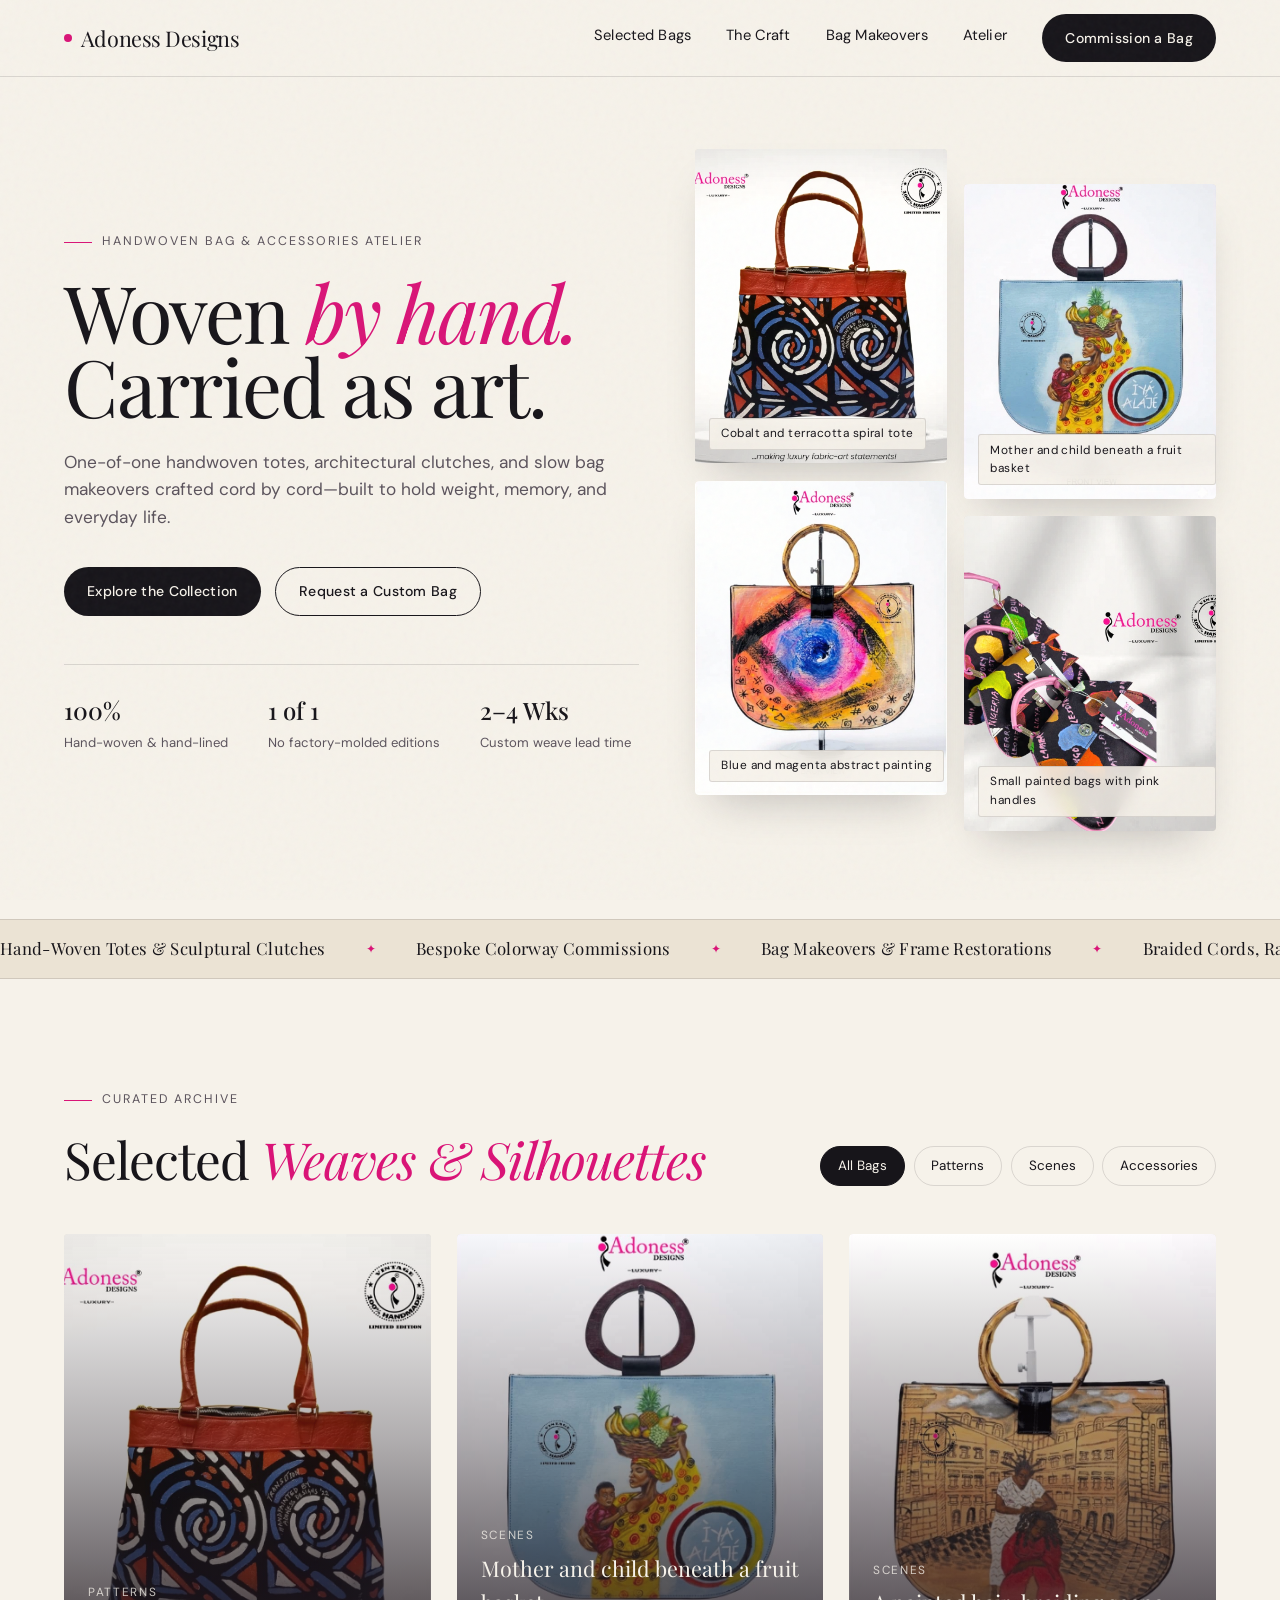
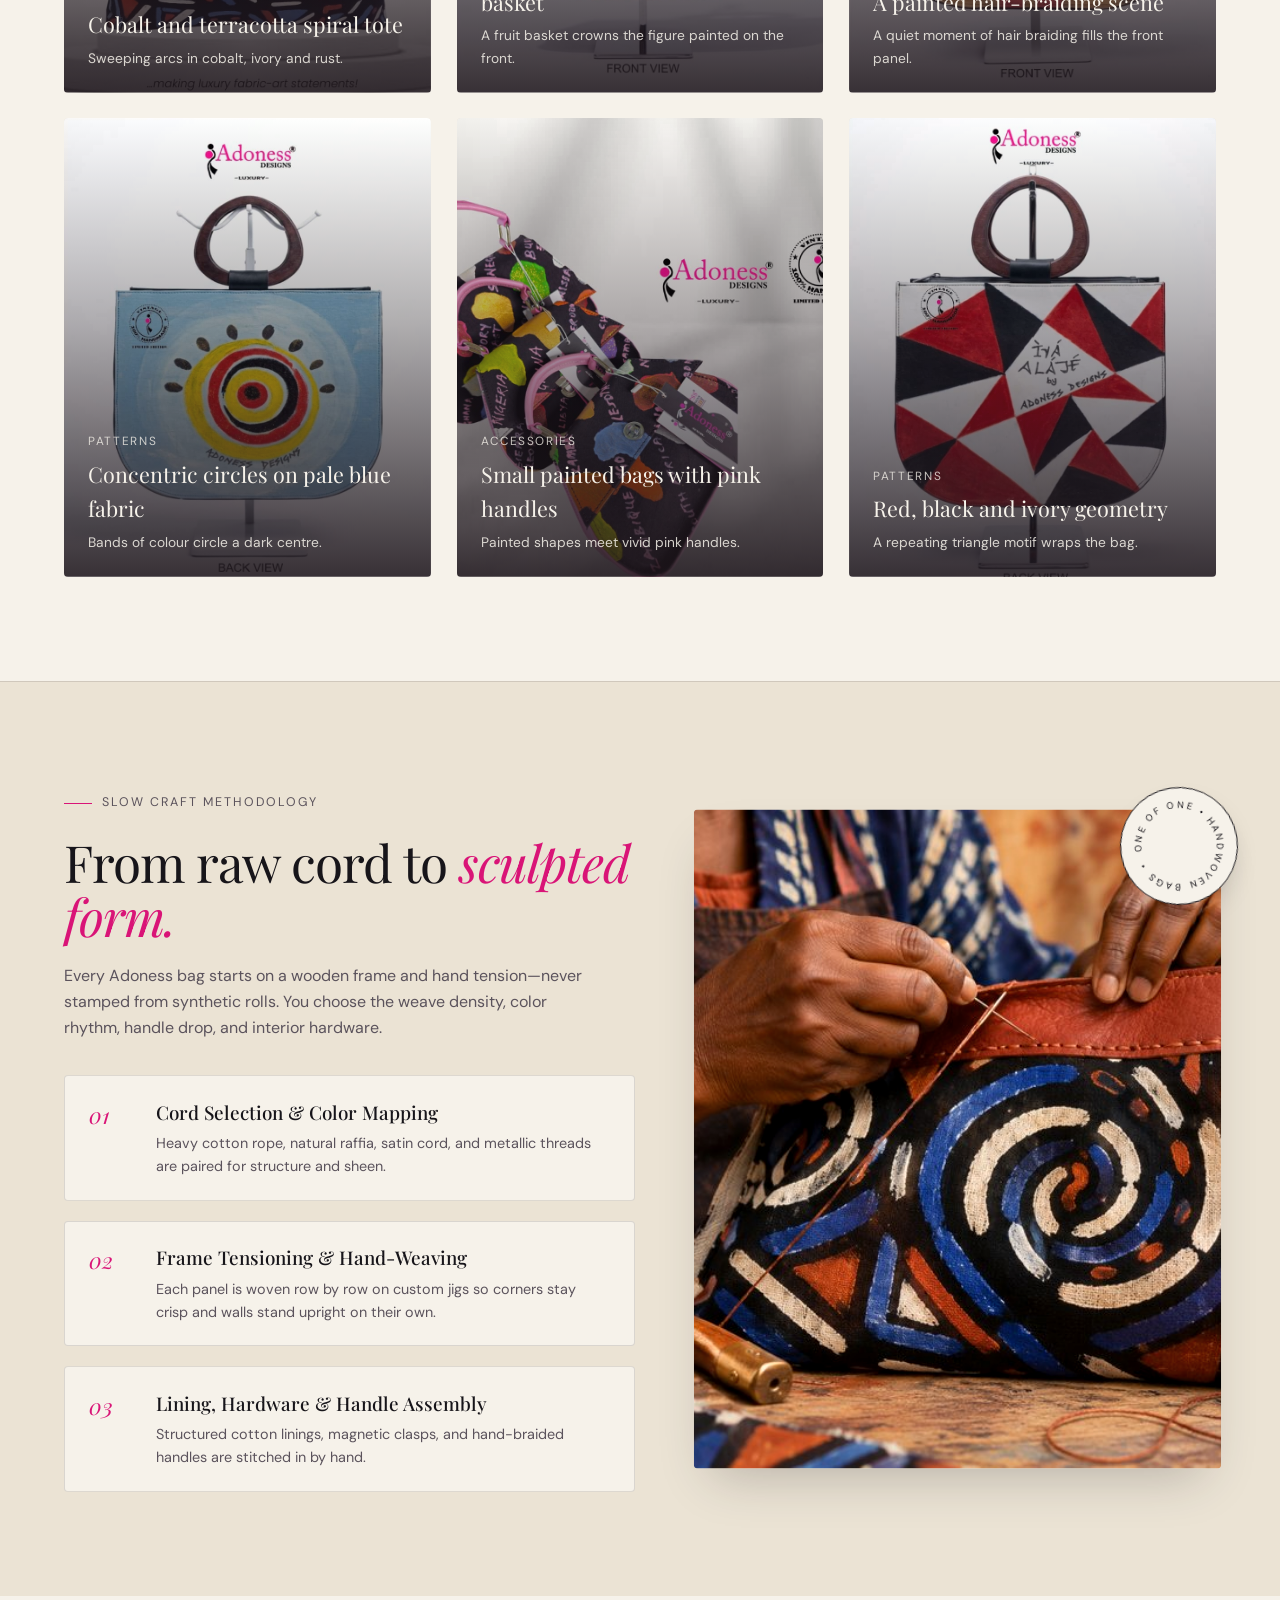
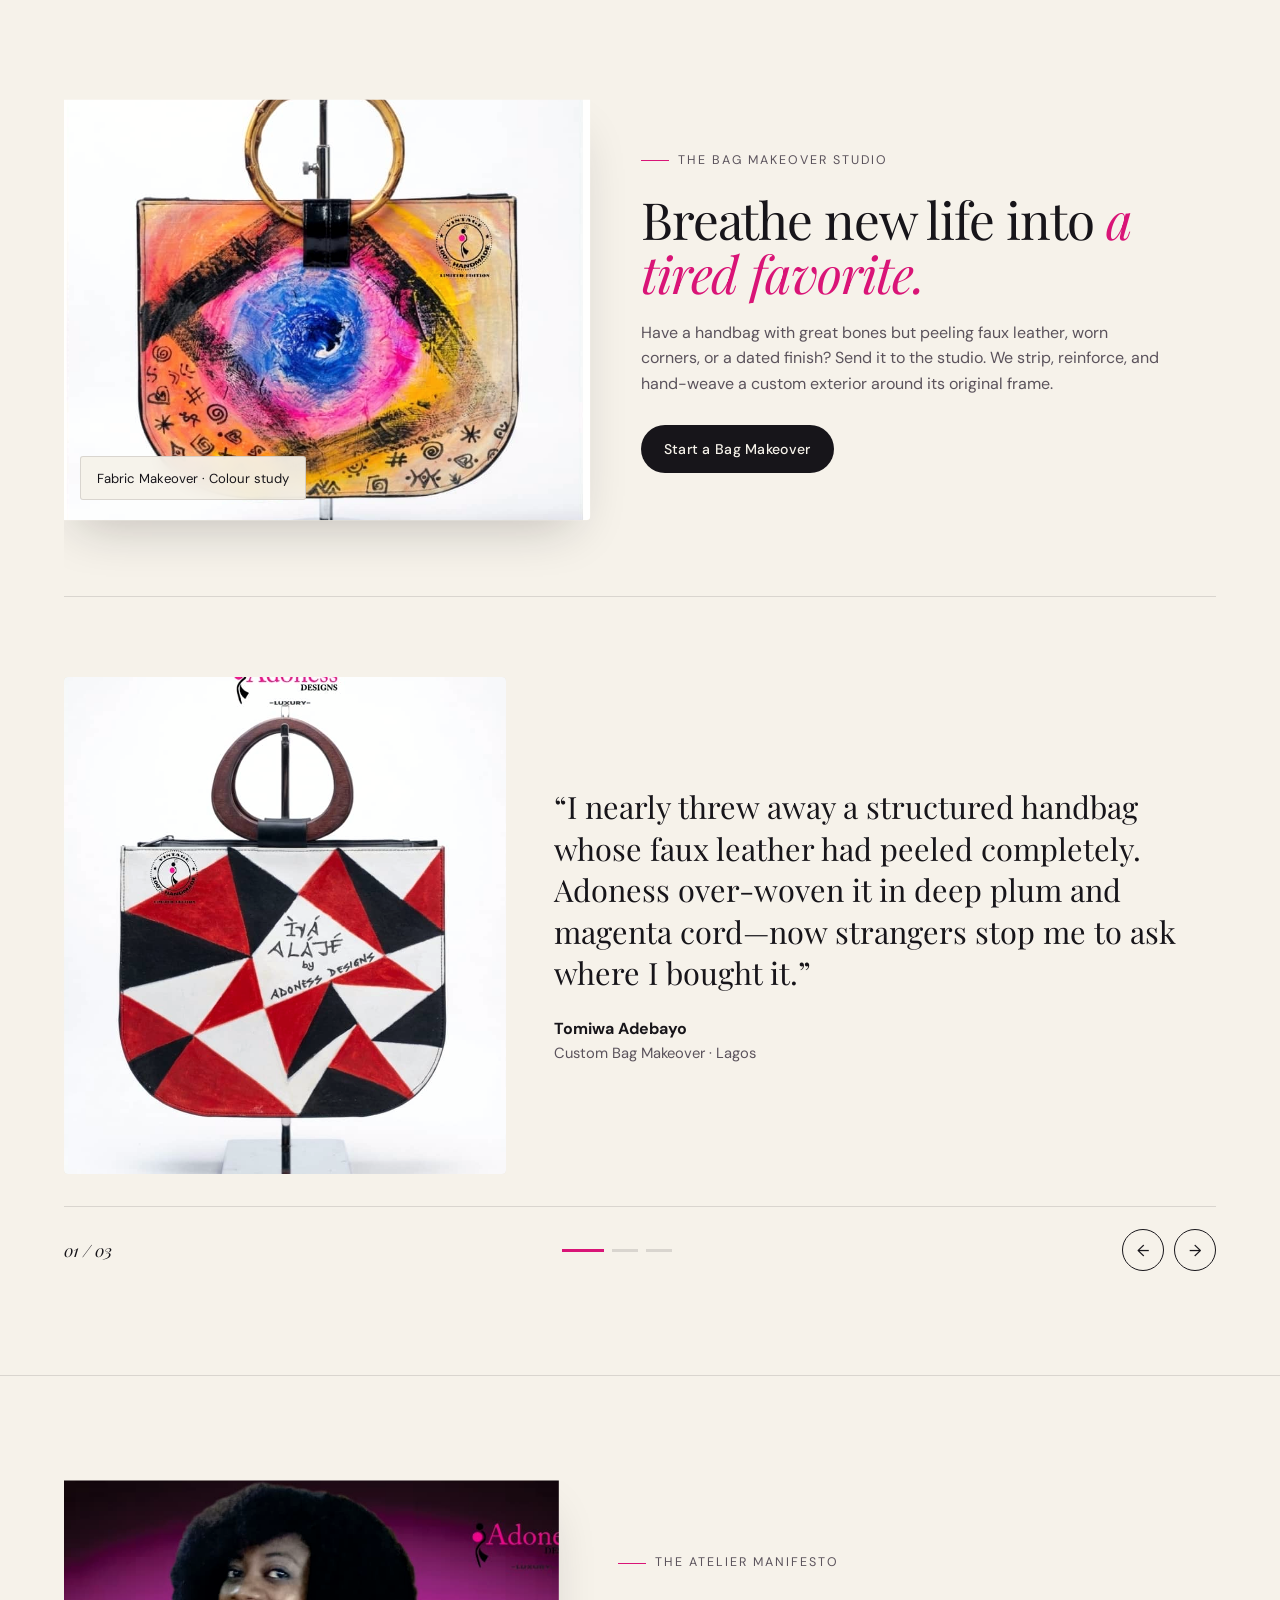
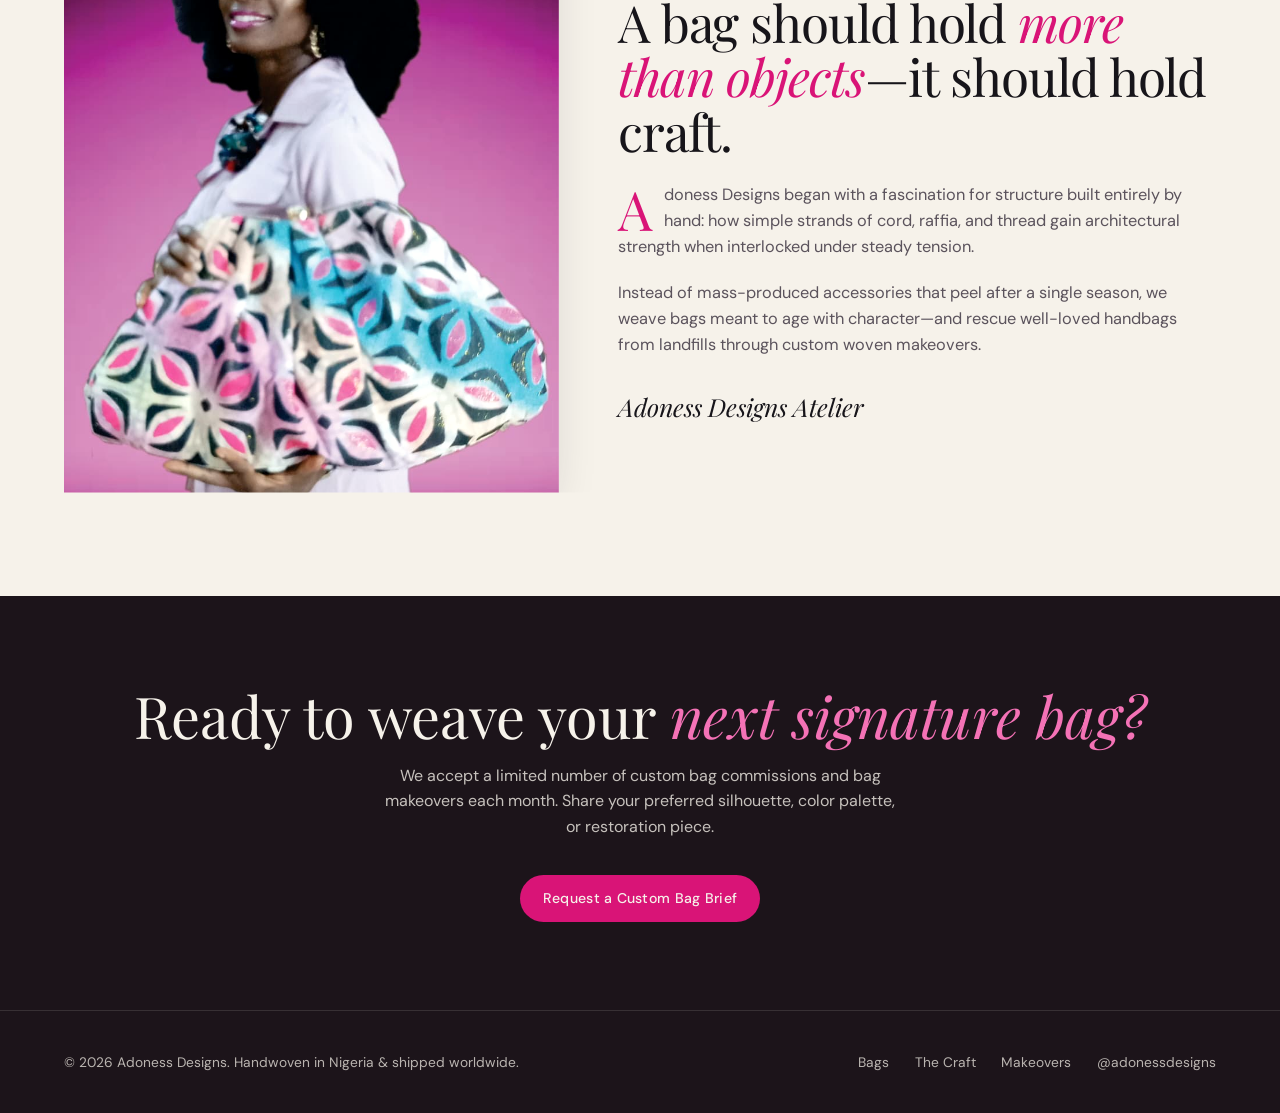
==== atelier/index.html @ 6c347c72 "Add files via upload" ====
<!DOCTYPE html>
<html lang="en">
<head>
  <meta charset="UTF-8" />
  <meta name="viewport" content="width=device-width, initial-scale=1.0" />
  <title>Adoness Designs — Handwoven Bag &amp; Accessories Atelier</title>
  <link rel="preconnect" href="https://fonts.googleapis.com" />
  <link rel="preconnect" href="https://fonts.gstatic.com" crossorigin />
  <link href="https://fonts.googleapis.com/css2?family=DM+Sans:ital,wght@0,400;0,500;0,700;1,400&family=Playfair+Display:ital,wght@0,400;0,500;0,700;1,400;1,600&display=swap" rel="stylesheet" />
  <style>
    :root {
      --paper: #f6f2ea;
      --paper-deep: #ebe3d4;
      --ink: #17151a;
      --ink-muted: #5b535c;
      --plum: #1c141a;
      --pink: #d91477;
      --ochre: #c58836;
      --line: rgba(23, 21, 26, 0.13);
      --serif: "Playfair Display", Georgia, serif;
      --sans: "DM Sans", -apple-system, BlinkMacSystemFont, sans-serif;
      --scroll: 0%;
    }

    *, *::before, *::after {
      box-sizing: border-box;
      margin: 0;
      padding: 0;
    }

    html {
      scroll-behavior: smooth;
      background: var(--paper);
      color: var(--ink);
      font-family: var(--sans);
      -webkit-font-smoothing: antialiased;
    }

    body {
      background: var(--paper);
      color: var(--ink);
      overflow-x: hidden;
      line-height: 1.6;
    }

    /* Tactile paper grain overlay */
    body::before {
      content: "";
      position: fixed;
      inset: 0;
      z-index: 99;
      pointer-events: none;
      opacity: 0.035;
      background-image: url("data:image/svg+xml,%3Csvg viewBox='0 0 200 200' xmlns='http://www.w3.org/2000/svg'%3E%3Cfilter id='n'%3E%3CfeTurbulence type='fractalNoise' baseFrequency='0.8' numOctaves='3' stitchTiles='stitch'/%3E%3C/filter%3E%3Crect width='100%25' height='100%25' filter='url(%23n)'/%3E%3C/svg%3E");
    }

    img {
      display: block;
      width: 100%;
      height: 100%;
      object-fit: cover;
    }

    a {
      color: inherit;
      text-decoration: none;
    }

    button {
      font: inherit;
      color: inherit;
      background: none;
      border: none;
      cursor: pointer;
    }

    .container {
      width: min(1240px, 90vw);
      margin-inline: auto;
    }

    /* Top scroll progress thread */
    .scroll-progress {
      position: fixed;
      top: 0;
      left: 0;
      height: 2.5px;
      width: var(--scroll);
      background: var(--pink);
      z-index: 90;
      transition: width 0.08s linear;
    }

    /* Navigation */
    .topbar {
      position: sticky;
      top: 0;
      z-index: 70;
      background: rgba(246, 242, 234, 0.88);
      backdrop-filter: blur(12px);
      border-bottom: 1px solid var(--line);
    }

    .topbar-inner {
      display: flex;
      align-items: center;
      justify-content: space-between;
      height: 76px;
    }

    .brand {
      font-family: var(--serif);
      font-size: 1.35rem;
      letter-spacing: -0.02em;
      display: flex;
      align-items: center;
      gap: 0.55rem;
    }

    .brand-dot {
      width: 8px;
      height: 8px;
      border-radius: 50%;
      background: var(--pink);
    }

    .navlinks {
      display: flex;
      align-items: center;
      gap: 2.2rem;
      font-size: 0.92rem;
      letter-spacing: 0.01em;
    }

    .navlinks a:not(.nav-cta) {
      position: relative;
      padding-bottom: 4px;
    }

    .navlinks a:not(.nav-cta)::after {
      content: "";
      position: absolute;
      left: 0;
      bottom: 0;
      width: 100%;
      height: 1px;
      background: var(--pink);
      transform: scaleX(0);
      transform-origin: right;
      transition: transform 0.35s cubic-bezier(.16, 1, .3, 1);
    }

    .navlinks a:not(.nav-cta):hover::after {
      transform: scaleX(1);
      transform-origin: left;
    }

    .nav-cta, .button {
      display: inline-flex;
      align-items: center;
      justify-content: center;
      gap: 0.5rem;
      padding: 0.78rem 1.45rem;
      background: var(--ink);
      color: var(--paper);
      border-radius: 999px;
      font-size: 0.88rem;
      font-weight: 500;
      letter-spacing: 0.02em;
      transition: transform 0.25s ease, background-color 0.25s ease, box-shadow 0.25s ease;
    }

    .nav-cta:hover, .button:hover {
      background: var(--pink);
      transform: translateY(-2px);
      box-shadow: 0 12px 24px -10px rgba(217, 20, 119, 0.45);
    }

    .button-outline {
      background: transparent;
      color: var(--ink);
      border: 1px solid var(--ink);
    }

    .button-outline:hover {
      background: var(--ink);
      color: var(--paper);
      box-shadow: none;
    }

    .menu {
      display: none;
      font-size: 0.88rem;
      font-weight: 500;
      padding: 0.45rem 0.9rem;
      border: 1px solid var(--line);
      border-radius: 999px;
    }

    /* Hero */
    .hero {
      padding: 4.5rem 0 5.5rem;
    }

    .hero-grid {
      display: grid;
      grid-template-columns: 1.05fr 0.95fr;
      gap: 3.5rem;
      align-items: center;
    }

    .eyebrow {
      display: inline-flex;
      align-items: center;
      gap: 0.6rem;
      font-size: 0.78rem;
      text-transform: uppercase;
      letter-spacing: 0.16em;
      color: var(--ink-muted);
      margin-bottom: 1.35rem;
    }

    .eyebrow::before {
      content: "";
      width: 28px;
      height: 1px;
      background: var(--pink);
    }

    .hero h1 {
      font-family: var(--serif);
      font-size: clamp(3rem, 6.2vw, 5.4rem);
      font-weight: 400;
      line-height: 0.94;
      letter-spacing: -0.025em;
      margin-bottom: 1.6rem;
    }

    .hero h1 em {
      font-style: italic;
      font-weight: 400;
      color: var(--pink);
      letter-spacing: -0.03em;
    }

    .hero-lead {
      font-size: 1.08rem;
      color: var(--ink-muted);
      max-width: 46ch;
      margin-bottom: 2.2rem;
    }

    .hero-actions {
      display: flex;
      flex-wrap: wrap;
      gap: 0.9rem;
      margin-bottom: 3rem;
    }

    .hero-meta {
      display: flex;
      gap: 2.5rem;
      padding-top: 1.6rem;
      border-top: 1px solid var(--line);
    }

    .hero-meta strong {
      display: block;
      font-family: var(--serif);
      font-size: 1.5rem;
      font-weight: 500;
    }

    .hero-meta span {
      font-size: 0.82rem;
      color: var(--ink-muted);
    }

    .hero-mosaic {
      display: grid;
      grid-template-columns: repeat(2, 1fr);
      gap: 1.1rem;
      align-items: start;
    }

    .tile {
      position: relative;
      overflow: hidden;
      background: #e6dfd3;
      border-radius: 4px;
      aspect-ratio: 4 / 5;
      animation: tileBreathe 9s ease-in-out infinite alternate;
      box-shadow: 0 22px 42px -20px rgba(23, 21, 26, 0.25);
    }

    .tile:nth-child(2) {
      margin-top: 2.2rem;
      animation-delay: -2.5s;
    }

    .tile:nth-child(3) {
      margin-top: -2.2rem;
      animation-delay: -5s;
    }

    .tile:nth-child(4) {
      animation-delay: -7.5s;
    }

    @keyframes tileBreathe {
      0% { transform: translateY(0px); }
      100% { transform: translateY(-8px); }
    }

    .tile img, .piece img, .story-image img,
    .process-visual img, .makeover-art img, .founder-image img {
      filter: contrast(1.03) saturate(1.06) sepia(0.05);
      transform: scale(1.02);
      transition: transform 1.1s cubic-bezier(.16, 1, .3, 1), filter 0.6s ease;
    }

    .tile:hover img, .piece:hover img {
      transform: scale(1.08);
      filter: contrast(1.06) saturate(1.14) sepia(0.02);
    }

    .tile-tag {
      position: absolute;
      left: 0.85rem;
      bottom: 0.85rem;
      padding: 0.35rem 0.7rem;
      font-size: 0.74rem;
      letter-spacing: 0.04em;
      background: rgba(246, 242, 234, 0.88);
      backdrop-filter: blur(8px);
      border: 1px solid rgba(23, 21, 26, 0.12);
      border-radius: 3px;
    }

    /* Marquee Ticker */
    .ticker {
      border-block: 1px solid var(--line);
      background: var(--paper-deep);
      padding: 0.95rem 0;
      overflow: hidden;
      white-space: nowrap;
    }

    .ticker-track {
      display: inline-flex;
      gap: 2.5rem;
      animation: marquee 28s linear infinite;
      font-family: var(--serif);
      font-size: 1.05rem;
      letter-spacing: 0.02em;
    }

    .ticker:hover .ticker-track {
      animation-play-state: paused;
    }

    .ticker-track span {
      display: inline-flex;
      align-items: center;
      gap: 2.5rem;
    }

    .ticker-track span::after {
      content: "✦";
      color: var(--pink);
      font-size: 0.75rem;
    }

    @keyframes marquee {
      from { transform: translateX(0); }
      to { transform: translateX(-50%); }
    }

    /* Section Headings */
    section {
      padding: 6.5rem 0;
    }

    .section-head {
      display: flex;
      flex-wrap: wrap;
      align-items: flex-end;
      justify-content: space-between;
      gap: 1.5rem;
      margin-bottom: 3rem;
    }

    .section-head h2,
    .process-copy h2,
    .makeover-copy h2,
    .founder-copy h2 {
      font-family: var(--serif);
      font-size: clamp(2.2rem, 4vw, 3.35rem);
      font-weight: 400;
      line-height: 1.06;
      letter-spacing: -0.02em;
    }

    .section-head h2 em,
    .process-copy h2 em,
    .makeover-copy h2 em,
    .founder-copy h2 em {
      font-style: italic;
      font-weight: 400;
      color: var(--pink);
    }

    /* Filter Bar & Archive Gallery (#work) */
    .filter {
      display: flex;
      flex-wrap: wrap;
      gap: 0.55rem;
    }

    .filter button {
      padding: 0.52rem 1.05rem;
      border-radius: 999px;
      border: 1px solid var(--line);
      font-size: 0.84rem;
      transition: all 0.25s ease;
    }

    .filter button:hover,
    .filter button.active {
      background: var(--ink);
      color: var(--paper);
      border-color: var(--ink);
    }

    .gallery {
      display: grid;
      grid-template-columns: repeat(3, 1fr);
      gap: 1.6rem;
    }

    .piece {
      position: relative;
      overflow: hidden;
      border-radius: 4px;
      background: #e6dfd3;
      aspect-ratio: 4 / 5;
      transition: opacity 0.4s ease, transform 0.4s ease;
    }

    .piece.hidden {
      display: none;
    }

    .piece-info {
      position: absolute;
      inset: 0;
      display: flex;
      flex-direction: column;
      justify-content: flex-end;
      padding: 1.5rem;
      color: var(--paper);
      background: linear-gradient(
        to top,
        rgba(28, 20, 26, 0.88) 0%,
        rgba(28, 20, 26, 0.35) 55%,
        transparent 100%
      );
    }

    .piece-meta {
      font-size: 0.74rem;
      text-transform: uppercase;
      letter-spacing: 0.14em;
      color: rgba(246, 242, 234, 0.78);
      margin-bottom: 0.35rem;
    }

    .piece-info h3 {
      font-family: var(--serif);
      font-size: 1.35rem;
      font-weight: 400;
      margin-bottom: 0.3rem;
    }

    .piece-info p {
      font-size: 0.86rem;
      color: rgba(246, 242, 234, 0.85);
    }

    /* Process Section (#process) */
    .process-section {
      border-top: 1px solid var(--line);
      background: var(--paper-deep);
    }

    .process-grid {
      display: grid;
      grid-template-columns: 1.05fr 0.95fr;
      gap: 4rem;
      align-items: center;
    }

    .process-copy > p {
      color: var(--ink-muted);
      margin: 1.25rem 0 2.2rem;
      max-width: 48ch;
    }

    .steps {
      display: grid;
      gap: 1.25rem;
    }

    .step {
      padding: 1.35rem 1.5rem;
      background: var(--paper);
      border: 1px solid var(--line);
      border-radius: 4px;
      display: grid;
      grid-template-columns: 3.2rem 1fr;
      gap: 1rem;
      align-items: start;
    }

    .step-num {
      font-family: var(--serif);
      font-style: italic;
      font-size: 1.4rem;
      color: var(--pink);
    }

    .step h3 {
      font-family: var(--serif);
      font-size: 1.18rem;
      font-weight: 500;
      margin-bottom: 0.25rem;
    }

    .step p {
      font-size: 0.9rem;
      color: var(--ink-muted);
    }

    .process-visual {
      position: relative;
      aspect-ratio: 4 / 5;
      border-radius: 4px;
    }

    .process-visual img, .makeover-art img, .founder-image img {
      border-radius: 4px;
      box-shadow: 0 24px 48px -18px rgba(23, 21, 26, 0.24);
    }

    .process-stamp {
      position: absolute;
      top: -1.8rem;
      right: -1.4rem;
      width: 118px;
      height: 118px;
      border-radius: 50%;
      background: var(--paper);
      border: 1px solid var(--ink);
      display: grid;
      place-items: center;
      box-shadow: 0 12px 28px -12px rgba(23, 21, 26, 0.25);
      transition: transform 0.15s linear;
      will-change: transform;
    }

    .process-stamp svg {
      width: 102px;
      height: 102px;
      fill: var(--ink);
      font-size: 9.2px;
      letter-spacing: 2.3px;
      text-transform: uppercase;
    }

    /* Makeovers & Client Stories (#stories) */
    .makeover-banner {
      display: grid;
      grid-template-columns: 0.95fr 1.05fr;
      gap: 3.5rem;
      align-items: center;
      padding-bottom: 5rem;
      border-bottom: 1px solid var(--line);
      margin-bottom: 5rem;
    }

    .makeover-art {
      position: relative;
      aspect-ratio: 5 / 4;
    }

    .makeover-badge {
      position: absolute;
      bottom: 1rem;
      left: 1rem;
      background: rgba(246, 242, 234, 0.92);
      backdrop-filter: blur(8px);
      padding: 0.65rem 1rem;
      border-radius: 3px;
      border: 1px solid var(--line);
      font-size: 0.82rem;
    }

    .makeover-copy p {
      color: var(--ink-muted);
      margin: 1.2rem 0 1.8rem;
      max-width: 48ch;
    }

    .story-carousel {
      position: relative;
      overflow: hidden;
    }

    .story-track {
      display: flex;
      transition: transform 0.65s cubic-bezier(.16, 1, .3, 1);
    }

    .story-slide {
      min-width: 100%;
      display: grid;
      grid-template-columns: 0.8fr 1.2fr;
      gap: 3rem;
      align-items: center;
    }

    .story-image {
      aspect-ratio: 4 / 4.5;
      border-radius: 4px;
      overflow: hidden;
      background: #e6dfd3;
    }

    .story-quote blockquote {
      font-family: var(--serif);
      font-size: clamp(1.35rem, 2.4vw, 1.95rem);
      line-height: 1.35;
      margin-bottom: 1.4rem;
    }

    .story-author {
      font-size: 0.92rem;
      color: var(--ink-muted);
    }

    .story-author strong {
      color: var(--ink);
      display: block;
      font-size: 1rem;
    }

    .story-controls {
      display: flex;
      align-items: center;
      justify-content: space-between;
      margin-top: 2rem;
      padding-top: 1.4rem;
      border-top: 1px solid var(--line);
    }

    .story-count {
      font-family: var(--serif);
      font-style: italic;
      font-size: 1.05rem;
    }

    .story-dots {
      display: flex;
      gap: 0.5rem;
    }

    .story-dots button {
      width: 26px;
      height: 3px;
      background: var(--line);
      transition: background 0.25s ease, width 0.25s ease;
    }

    .story-dots button[aria-current="true"] {
      background: var(--pink);
      width: 42px;
    }

    .story-buttons {
      display: flex;
      gap: 0.6rem;
    }

    .story-buttons button {
      width: 42px;
      height: 42px;
      border-radius: 50%;
      border: 1px solid var(--ink);
      display: grid;
      place-items: center;
      transition: background 0.25s ease, color 0.25s ease;
    }

    .story-buttons button:hover {
      background: var(--ink);
      color: var(--paper);
    }

    /* Founder Section (#founder) */
    .founder-section {
      border-top: 1px solid var(--line);
    }

    .founder-grid {
      display: grid;
      grid-template-columns: 0.9fr 1.1fr;
      gap: 4rem;
      align-items: center;
    }

    .founder-image {
      aspect-ratio: 4 / 5;
    }

    .founder-copy h2 {
      margin-bottom: 1.5rem;
    }

    .founder-copy p {
      color: var(--ink-muted);
      margin-bottom: 1.25rem;
      font-size: 1.02rem;
      max-width: 54ch;
    }

    .founder-copy p:first-of-type::first-letter {
      float: left;
      font-family: var(--serif);
      font-size: 3.4rem;
      line-height: 0.85;
      padding: 4px 12px 0 0;
      color: var(--pink);
    }

    .signature {
      margin-top: 1.8rem;
      font-family: var(--serif);
      font-style: italic;
      font-size: 1.55rem;
      color: var(--ink);
    }

    /* Commission CTA & Footer */
    .cta-band {
      background: var(--plum);
      color: var(--paper);
      padding: 5.5rem 0;
      text-align: center;
    }

    .cta-band h2 {
      font-family: var(--serif);
      font-size: clamp(2.2rem, 4.5vw, 3.6rem);
      font-weight: 400;
      line-height: 1.08;
      margin-bottom: 1rem;
    }

    .cta-band h2 em {
      font-style: italic;
      color: #f472b6;
    }

    .cta-band p {
      color: rgba(246, 242, 234, 0.78);
      max-width: 48ch;
      margin: 0 auto 2.2rem;
    }

    .cta-band .button {
      background: var(--pink);
      color: var(--paper);
    }

    .cta-band .button:hover {
      background: var(--paper);
      color: var(--ink);
    }

    footer {
      background: var(--plum);
      color: rgba(246, 242, 234, 0.72);
      border-top: 1px solid rgba(246, 242, 234, 0.12);
      padding: 2.5rem 0;
      font-size: 0.86rem;
    }

    .footer-inner {
      display: flex;
      flex-wrap: wrap;
      justify-content: space-between;
      align-items: center;
      gap: 1rem;
    }

    .footer-links {
      display: flex;
      gap: 1.6rem;
    }

    .footer-links a:hover {
      color: var(--paper);
    }

    /* Fabric-unfurl reveal */
    .reveal {
      opacity: 0;
      clip-path: inset(12% 0 0 0);
      transform: translateY(28px);
      transition:
        opacity 0.85s cubic-bezier(.16, 1, .3, 1),
        transform 0.85s cubic-bezier(.16, 1, .3, 1),
        clip-path 0.95s cubic-bezier(.16, 1, .3, 1);
    }

    .reveal.visible {
      opacity: 1;
      clip-path: inset(0 0 0 0);
      transform: translateY(0);
    }

    /* Commission Brief Modal */
    dialog {
      margin: auto;
      width: min(520px, 92vw);
      background: var(--paper);
      color: var(--ink);
      border: 1px solid var(--ink);
      border-radius: 6px;
      padding: 2.2rem;
      box-shadow: 0 30px 60px -20px rgba(23, 21, 26, 0.45);
    }

    dialog::backdrop {
      background: rgba(23, 21, 26, 0.55);
      backdrop-filter: blur(4px);
    }

    .modal-head {
      display: flex;
      justify-content: space-between;
      align-items: center;
      margin-bottom: 1.2rem;
    }

    .modal-head h3 {
      font-family: var(--serif);
      font-size: 1.6rem;
      font-weight: 400;
    }

    .form-grid {
      display: grid;
      gap: 1rem;
    }

    .form-grid label {
      display: grid;
      gap: 0.35rem;
      font-size: 0.84rem;
      font-weight: 500;
    }

    .form-grid input, .form-grid select, .form-grid textarea {
      width: 100%;
      padding: 0.7rem 0.85rem;
      background: #fffdf9;
      border: 1px solid var(--line);
      border-radius: 4px;
      font: inherit;
    }

    @media (max-width: 960px) {
      .hero-grid, .process-grid, .makeover-banner, .story-slide, .founder-grid {
        grid-template-columns: 1fr;
        gap: 2.5rem;
      }

      .gallery {
        grid-template-columns: repeat(2, 1fr);
      }

      .tile:nth-child(2), .tile:nth-child(3) {
        margin-top: 0;
      }

      .process-stamp {
        right: 1rem;
        top: -1.4rem;
      }
    }

    @media (max-width: 640px) {
      .menu {
        display: inline-flex;
      }

      .navlinks {
        display: none;
        position: absolute;
        top: 76px;
        left: 0;
        right: 0;
        background: var(--paper);
        border-bottom: 1px solid var(--line);
        flex-direction: column;
        padding: 1.5rem;
        gap: 1.2rem;
      }

      .navlinks.open {
        display: flex;
      }

      .gallery {
        grid-template-columns: 1fr;
      }
    }
  </style>
</head>
<body>
  <div class="scroll-progress" aria-hidden="true"></div>

  <header class="topbar">
    <div class="container topbar-inner">
      <a href="#" class="brand">
        <span class="brand-dot" aria-hidden="true"></span>
        Adoness Designs
      </a>
      <button class="menu" type="button" aria-label="Toggle Menu">Menu</button>
      <nav class="navlinks" aria-label="Primary">
        <a href="#work">Selected Bags</a>
        <a href="#process">The Craft</a>
        <a href="#stories">Bag Makeovers</a>
        <a href="#founder">Atelier</a>
        <a href="#inquire" class="nav-cta" data-open-brief>Commission a Bag</a>
      </nav>
    </div>
  </header>

  <main>
    <!-- Hero -->
    <section class="hero">
      <div class="container hero-grid">
        <div>
          <span class="eyebrow">Handwoven Bag &amp; Accessories Atelier</span>
          <h1>Woven <em>by hand.</em><br>Carried as art.</h1>
          <p class="hero-lead">
            One-of-one handwoven totes, architectural clutches, and slow bag makeovers crafted cord by cord—built to hold weight, memory, and everyday life.
          </p>
          <div class="hero-actions">
            <a href="#work" class="button">Explore the Collection</a>
            <button type="button" class="button button-outline" data-open-brief>Request a Custom Bag</button>
          </div>
          <div class="hero-meta">
            <div>
              <strong>100%</strong>
              <span>Hand-woven &amp; hand-lined</span>
            </div>
            <div>
              <strong>1 of 1</strong>
              <span>No factory-molded editions</span>
            </div>
            <div>
              <strong>2–4 Wks</strong>
              <span>Custom weave lead time</span>
            </div>
          </div>
        </div>

        <div class="hero-mosaic" aria-label="Featured handwoven bag studies">
          <figure class="tile">
            <img src="../media/spiral.jpg" alt="Cobalt and terracotta spiral tote">
            <figcaption class="tile-tag">Cobalt and terracotta spiral tote</figcaption>
          </figure>
          <figure class="tile">
            <img src="../media/market.jpg" alt="Mother and child beneath a fruit basket">
            <figcaption class="tile-tag">Mother and child beneath a fruit basket</figcaption>
          </figure>
          <figure class="tile">
            <img src="../media/orbit.jpg" alt="Blue and magenta abstract painting">
            <figcaption class="tile-tag">Blue and magenta abstract painting</figcaption>
          </figure>
          <figure class="tile">
            <img src="../media/pouches.jpg" alt="Small painted bags with pink handles">
            <figcaption class="tile-tag">Small painted bags with pink handles</figcaption>
          </figure>
        </div>
      </div>
    </section>

    <!-- Continuous Craft Marquee -->
    <div class="ticker" aria-hidden="true">
      <div class="ticker-track">
        <span>Hand-Woven Totes &amp; Sculptural Clutches</span>
        <span>Bespoke Colorway Commissions</span>
        <span>Bag Makeovers &amp; Frame Restorations</span>
        <span>Braided Cords, Raffia &amp; Heavy Cotton</span>
        <span>Hand-Stitched Linings &amp; Brass Hardware</span>
        <span>Hand-Woven Totes &amp; Sculptural Clutches</span>
        <span>Bespoke Colorway Commissions</span>
        <span>Bag Makeovers &amp; Frame Restorations</span>
        <span>Braided Cords, Raffia &amp; Heavy Cotton</span>
        <span>Hand-Stitched Linings &amp; Brass Hardware</span>
      </div>
    </div>

    <!-- Selected Bags (#work) -->
    <section id="work">
      <div class="container">
        <div class="section-head">
          <div>
            <span class="eyebrow">Curated Archive</span>
            <h2>Selected <em>Weaves &amp; Silhouettes</em></h2>
          </div>
          <div class="filter" role="tablist" aria-label="Filter bag collection">
            <button type="button" class="active" data-filter="all">All Bags</button>
            <button type="button" data-filter="patterns">Patterns</button>
            <button type="button" data-filter="scenes">Scenes</button>
            <button type="button" data-filter="accessories">Accessories</button>
          </div>
        </div>

        <div class="gallery">
          <article class="piece" data-category="patterns"><img src="../media/spiral.jpg" alt="Cobalt and terracotta spiral tote"><div class="piece-info"><span class="piece-meta">Patterns</span><h3>Cobalt and terracotta spiral tote</h3><p>Sweeping arcs in cobalt, ivory and rust.</p></div></article>

          <article class="piece" data-category="scenes"><img src="../media/market.jpg" alt="Mother and child beneath a fruit basket"><div class="piece-info"><span class="piece-meta">Scenes</span><h3>Mother and child beneath a fruit basket</h3><p>A fruit basket crowns the figure painted on the front.</p></div></article>

          <article class="piece" data-category="scenes"><img src="../media/braids.jpg" alt="A painted hair-braiding scene"><div class="piece-info"><span class="piece-meta">Scenes</span><h3>A painted hair-braiding scene</h3><p>A quiet moment of hair braiding fills the front panel.</p></div></article>

          <article class="piece" data-category="patterns"><img src="../media/circle.jpg" alt="Concentric circles on pale blue fabric"><div class="piece-info"><span class="piece-meta">Patterns</span><h3>Concentric circles on pale blue fabric</h3><p>Bands of colour circle a dark centre.</p></div></article>

          <article class="piece" data-category="accessories"><img src="../media/pouches.jpg" alt="Small painted bags with pink handles"><div class="piece-info"><span class="piece-meta">Accessories</span><h3>Small painted bags with pink handles</h3><p>Painted shapes meet vivid pink handles.</p></div></article>

          <article class="piece" data-category="patterns"><img src="../media/triangle.jpg" alt="Red, black and ivory geometry"><div class="piece-info"><span class="piece-meta">Patterns</span><h3>Red, black and ivory geometry</h3><p>A repeating triangle motif wraps the bag.</p></div></article>
        </div>
      </div>
    </section>

    <!-- Process (#process) -->
    <section id="process" class="process-section">
      <div class="container process-grid">
        <div class="process-copy">
          <span class="eyebrow">Slow Craft Methodology</span>
          <h2>From raw cord to <em>sculpted form.</em></h2>
          <p>
            Every Adoness bag starts on a wooden frame and hand tension—never stamped from synthetic rolls. You choose the weave density, color rhythm, handle drop, and interior hardware.
          </p>

          <div class="steps">
            <div class="step">
              <span class="step-num">01</span>
              <div>
                <h3>Cord Selection &amp; Color Mapping</h3>
                <p>Heavy cotton rope, natural raffia, satin cord, and metallic threads are paired for structure and sheen.</p>
              </div>
            </div>
            <div class="step">
              <span class="step-num">02</span>
              <div>
                <h3>Frame Tensioning &amp; Hand-Weaving</h3>
                <p>Each panel is woven row by row on custom jigs so corners stay crisp and walls stand upright on their own.</p>
              </div>
            </div>
            <div class="step">
              <span class="step-num">03</span>
              <div>
                <h3>Lining, Hardware &amp; Handle Assembly</h3>
                <p>Structured cotton linings, magnetic clasps, and hand-braided handles are stitched in by hand.</p>
              </div>
            </div>
          </div>
        </div>

        <div class="process-visual">
          <img src="../media/making.jpg" alt="Studio concept showing hands working on a bag">
          <div class="process-stamp" aria-hidden="true">
            <svg viewBox="0 0 100 100">
              <defs>
                <path id="circlePath" d="M 50, 50 m -37, 0 a 37,37 0 1,1 74,0 a 37,37 0 1,1 -74,0" />
              </defs>
              <text>
                <textPath href="#circlePath">ONE OF ONE • HANDWOVEN BAGS •</textPath>
              </text>
            </svg>
          </div>
        </div>
      </div>
    </section>

    <!-- Makeovers & Client Stories (#stories) -->
    <section id="stories">
      <div class="container">
        <div class="makeover-banner">
          <div class="makeover-art">
            <img src="../media/orbit.jpg" alt="Blue and magenta abstract painting">
            <div class="makeover-badge">Fabric Makeover · Colour study</div>
          </div>

          <div class="makeover-copy">
            <span class="eyebrow">The Bag Makeover Studio</span>
            <h2>Breathe new life into <em>a tired favorite.</em></h2>
            <p>
              Have a handbag with great bones but peeling faux leather, worn corners, or a dated finish? Send it to the studio. We strip, reinforce, and hand-weave a custom exterior around its original frame.
            </p>
            <button type="button" class="button" data-open-brief>Start a Bag Makeover</button>
          </div>
        </div>

        <!-- Story Carousel -->
        <div class="story-carousel" aria-label="Collector stories">
          <div class="story-track">
            <article class="story-slide active">
              <div class="story-image">
                <img src="../media/triangle.jpg" alt="Red, black and ivory geometry">
              </div>
              <div class="story-quote">
                <blockquote>
                  “I nearly threw away a structured handbag whose faux leather had peeled completely. Adoness over-woven it in deep plum and magenta cord—now strangers stop me to ask where I bought it.”
                </blockquote>
                <div class="story-author">
                  <strong>Tomiwa Adebayo</strong>
                  <span>Custom Bag Makeover · Lagos</span>
                </div>
              </div>
            </article>

            <article class="story-slide">
              <div class="story-image">
                <img src="../media/market.jpg" alt="Mother and child beneath a fruit basket">
              </div>
              <div class="story-quote">
                <blockquote>
                  “Most woven bags lose their shape the moment you put a laptop and notebook inside. The double-wall weave on my Adoness tote stands upright on its own every single day.”
                </blockquote>
                <div class="story-author">
                  <strong>Chidinma Okafor</strong>
                  <span>Structured Tote Commission · Abuja</span>
                </div>
              </div>
            </article>

            <article class="story-slide">
              <div class="story-image">
                <img src="../media/pouches.jpg" alt="Small painted bags with pink handles">
              </div>
              <div class="story-quote">
                <blockquote>
                  “They matched the exact crimson and antique gold threads of my outfit into a hand-knotted clutch with my initials stitched inside the lining.”
                </blockquote>
                <div class="story-author">
                  <strong>Zainab Balogun</strong>
                  <span>Evening Clutch Commission · Ibadan</span>
                </div>
              </div>
            </article>
          </div>

          <div class="story-controls">
            <span class="story-count">01 / 03</span>
            <div class="story-dots" aria-label="Slide pagination">
              <button type="button" aria-current="true" aria-label="Story 1"></button>
              <button type="button" aria-current="false" aria-label="Story 2"></button>
              <button type="button" aria-current="false" aria-label="Story 3"></button>
            </div>
            <div class="story-buttons">
              <button type="button" aria-label="Previous story">&#8592;</button>
              <button type="button" aria-label="Next story">&#8594;</button>
            </div>
          </div>
        </div>
      </div>
    </section>

    <!-- Founder & Manifesto (#founder) -->
    <section id="founder" class="founder-section">
      <div class="container founder-grid">
        <div class="founder-image">
          <img src="../media/portrait.jpg" alt="A woman presenting a floral fabric bag">
        </div>

        <div class="founder-copy">
          <span class="eyebrow">The Atelier Manifesto</span>
          <h2>A bag should hold <em>more than objects</em>—it should hold craft.</h2>
          <p>
            Adoness Designs began with a fascination for structure built entirely by hand: how simple strands of cord, raffia, and thread gain architectural strength when interlocked under steady tension.
          </p>
          <p>
            Instead of mass-produced accessories that peel after a single season, we weave bags meant to age with character—and rescue well-loved handbags from landfills through custom woven makeovers.
          </p>
          <div class="signature">Adoness Designs Atelier</div>
        </div>
      </div>
    </section>

    <!-- Commission CTA (#inquire) -->
    <section id="inquire" class="cta-band">
      <div class="container">
        <h2>Ready to weave your <em>next signature bag?</em></h2>
        <p>
          We accept a limited number of custom bag commissions and bag makeovers each month. Share your preferred silhouette, color palette, or restoration piece.
        </p>
        <button type="button" class="button" data-open-brief>Request a Custom Bag Brief</button>
      </div>
    </section>
  </main>

  <footer>
    <div class="container footer-inner">
      <span>&copy; 2026 Adoness Designs. Handwoven in Nigeria &amp; shipped worldwide.</span>
      <div class="footer-links">
        <a href="#work">Bags</a>
        <a href="#process">The Craft</a>
        <a href="#stories">Makeovers</a>
        <a href="https://instagram.com/adonessdesigns" target="_blank" rel="noreferrer">@adonessdesigns</a>
      </div>
    </div>
  </footer>

  <!-- Interactive Commission Brief Modal -->
  <dialog id="briefModal" aria-labelledby="briefTitle">
    <div class="modal-head">
      <h3 id="briefTitle">Bag Commission Brief</h3>
      <button type="button" id="closeBrief" aria-label="Close modal">&#10005;</button>
    </div>
    <form class="form-grid" id="briefForm">
      <label>
        Your Name
        <input type="text" name="name" placeholder="e.g. Amara Nwosu" required />
      </label>
      <label>
        Request Type
        <select name="type">
          <option>Custom Structured Tote / Everyday Bag</option>
          <option>Bespoke Evening Clutch / Occasion Bag</option>
          <option>Bag Makeover (Re-Weave an Existing Bag)</option>
        </select>
      </label>
      <label>
        Target Date or Occasion
        <input type="text" name="timeline" placeholder="e.g. December Event or Everyday Carry" />
      </label>
      <label>
        Notes on Colors, Size, or Bag to Restore
        <textarea name="notes" rows="3" placeholder="Tell us about your color palette, preferred strap style, or existing bag..."></textarea>
      </label>
      <button type="submit" class="button">Send Inquiry to Atelier</button>
    </form>
  </dialog>

  <script>
    // 1. Scroll progress bar & scroll-linked circular stamp rotation
    const stamp = document.querySelector(".process-stamp");
    window.addEventListener("scroll", () => {
      const max = document.documentElement.scrollHeight - window.innerHeight;
      const pct = max > 0 ? (window.scrollY / max) * 100 : 0;
      document.documentElement.style.setProperty("--scroll", `${pct}%`);
      if (stamp) {
        stamp.style.transform = `rotate(${-9 + window.scrollY * 0.04}deg)`;
      }
    }, { passive: true });

    // 2. Staggered reveal on scroll
    const observer = new IntersectionObserver((entries) => {
      entries.forEach((entry, idx) => {
        if (entry.isIntersecting) {
          entry.target.style.transitionDelay = `${(idx % 4) * 90}ms`;
          entry.target.classList.add("visible");
          observer.unobserve(entry.target);
        }
      });
    }, { threshold: 0.12 });

    document.querySelectorAll(".piece, .step, .makeover-banner, .founder-grid").forEach((el) => {
      el.classList.add("reveal");
      observer.observe(el);
    });

    // 3. Archive category filters
    const filterButtons = document.querySelectorAll(".filter button");
    const pieces = document.querySelectorAll(".piece");

    filterButtons.forEach((btn) => {
      btn.addEventListener("click", () => {
        filterButtons.forEach((b) => b.classList.remove("active"));
        btn.classList.add("active");
        const selected = btn.dataset.filter;

        pieces.forEach((piece) => {
          const match = selected === "all" || piece.dataset.category === selected;
          piece.classList.toggle("hidden", !match);
          if (match) {
            piece.classList.add("visible");
          }
        });
      });
    });

    // 4. Mobile menu toggle
    const menuBtn = document.querySelector(".menu");
    const navLinks = document.querySelector(".navlinks");
    if (menuBtn && navLinks) {
      menuBtn.addEventListener("click", () => navLinks.classList.toggle("open"));
      navLinks.querySelectorAll("a").forEach((link) => {
        link.addEventListener("click", () => navLinks.classList.remove("open"));
      });
    }

    // 5. Story carousel controls
    const track = document.querySelector(".story-track");
    const slides = document.querySelectorAll(".story-slide");
    const dots = document.querySelectorAll(".story-dots button");
    const count = document.querySelector(".story-count");
    let current = 0;

    function goToSlide(index) {
      if (!track || !slides.length) return;
      current = (index + slides.length) % slides.length;
      track.style.transform = `translateX(-${current * 100}%)`;
      slides.forEach((s, i) => s.classList.toggle("active", i === current));
      dots.forEach((d, i) => d.setAttribute("aria-current", i === current ? "true" : "false"));
      if (count) {
        count.textContent = `0${current + 1} / 0${slides.length}`;
      }
    }

    document.querySelectorAll(".story-buttons button").forEach((btn, i) => {
      btn.addEventListener("click", () => goToSlide(current + (i === 0 ? -1 : 1)));
    });
    dots.forEach((dot, i) => dot.addEventListener("click", () => goToSlide(i)));

    // 6. Commission brief dialog
    const modal = document.getElementById("briefModal");
    const closeBtn = document.getElementById("closeBrief");
    const briefForm = document.getElementById("briefForm");

    document.querySelectorAll("[data-open-brief]").forEach((trigger) => {
      trigger.addEventListener("click", (e) => {
        e.preventDefault();
        if (modal && typeof modal.showModal === "function") {
          modal.showModal();
        }
      });
    });

    if (closeBtn && modal) {
      closeBtn.addEventListener("click", () => modal.close());
      modal.addEventListener("click", (e) => {
        if (e.target === modal) modal.close();
      });
    }

    if (briefForm && modal) {
      briefForm.addEventListener("submit", (e) => {
        e.preventDefault();
        briefForm.innerHTML = `
          <p style="font-family: var(--serif); font-size: 1.25rem; margin-bottom: 0.5rem;">
            Thank you. Your bag brief has been logged for the atelier.
          </p>
          <p style="color: var(--ink-muted); font-size: 0.92rem;">
            We respond to custom weave and bag makeover inquiries within 48 hours.
          </p>
        `;
      });
    }
  </script>
</body>
</html>
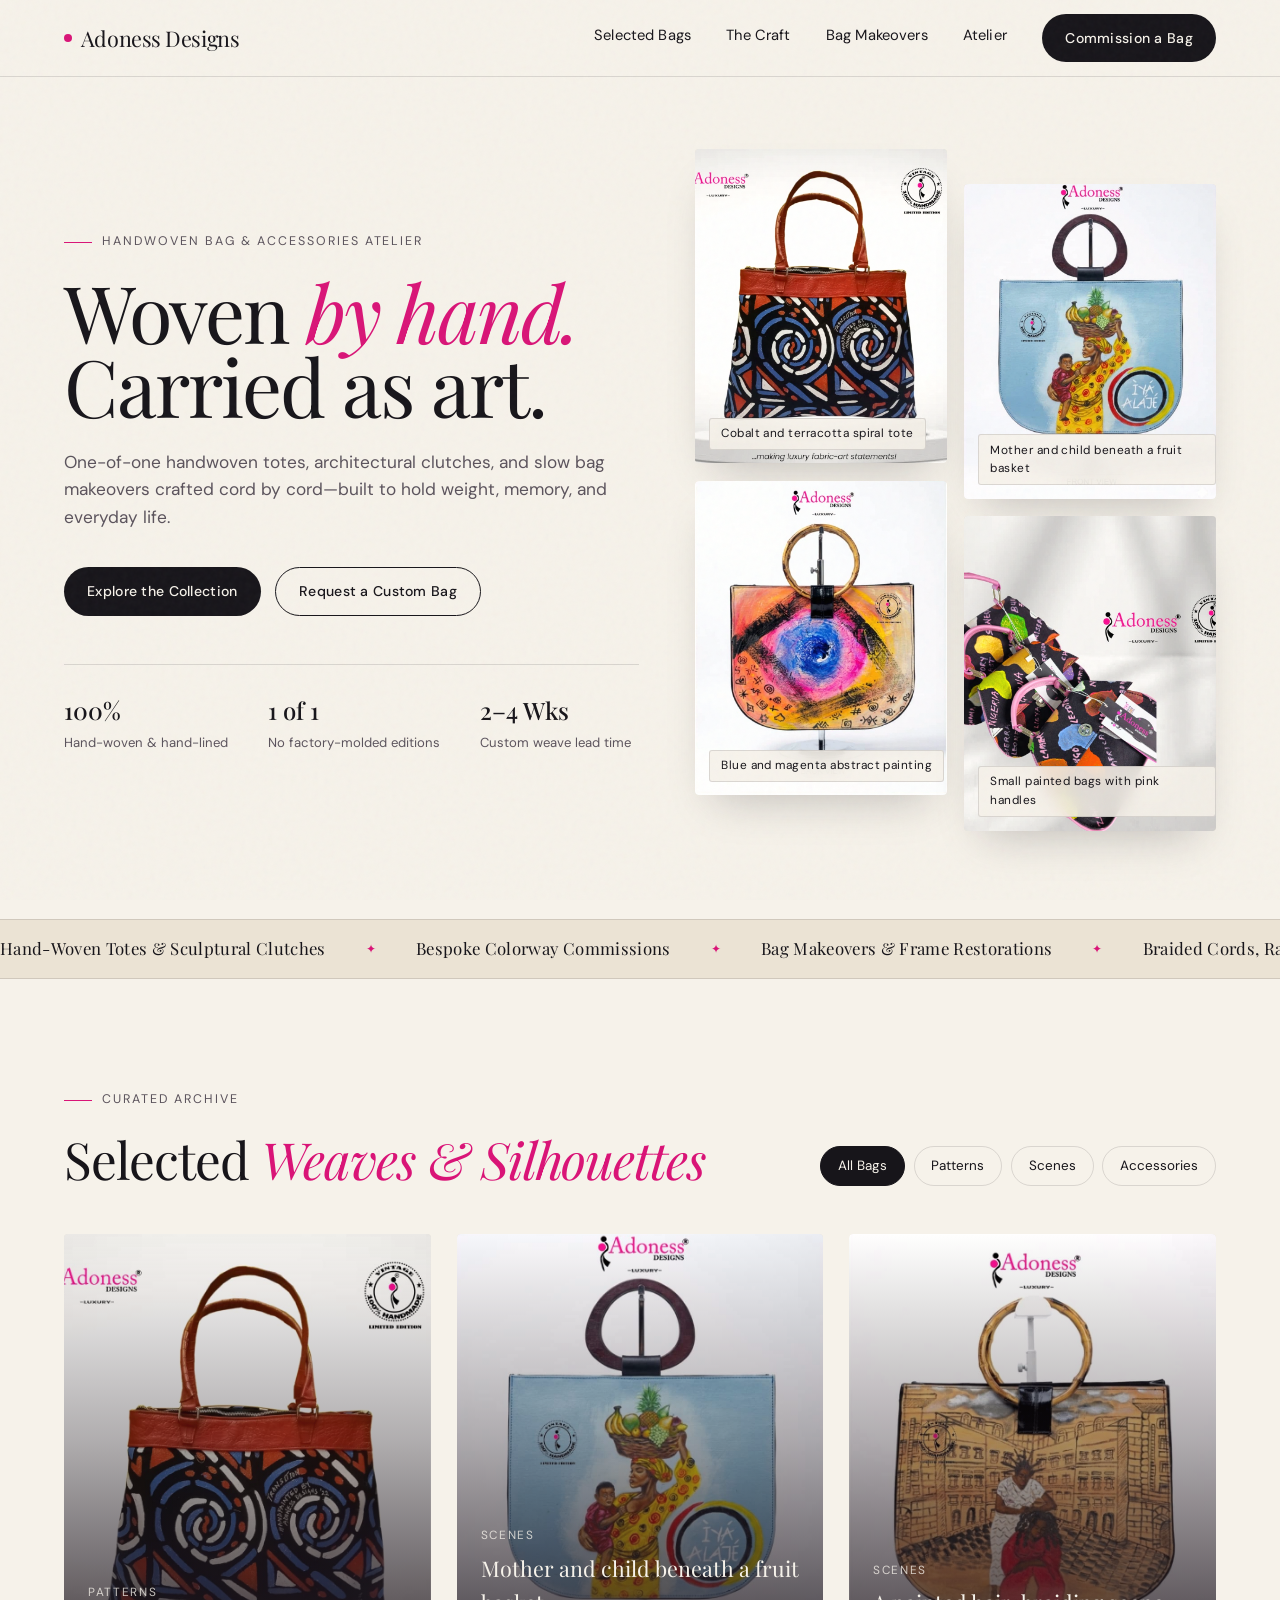
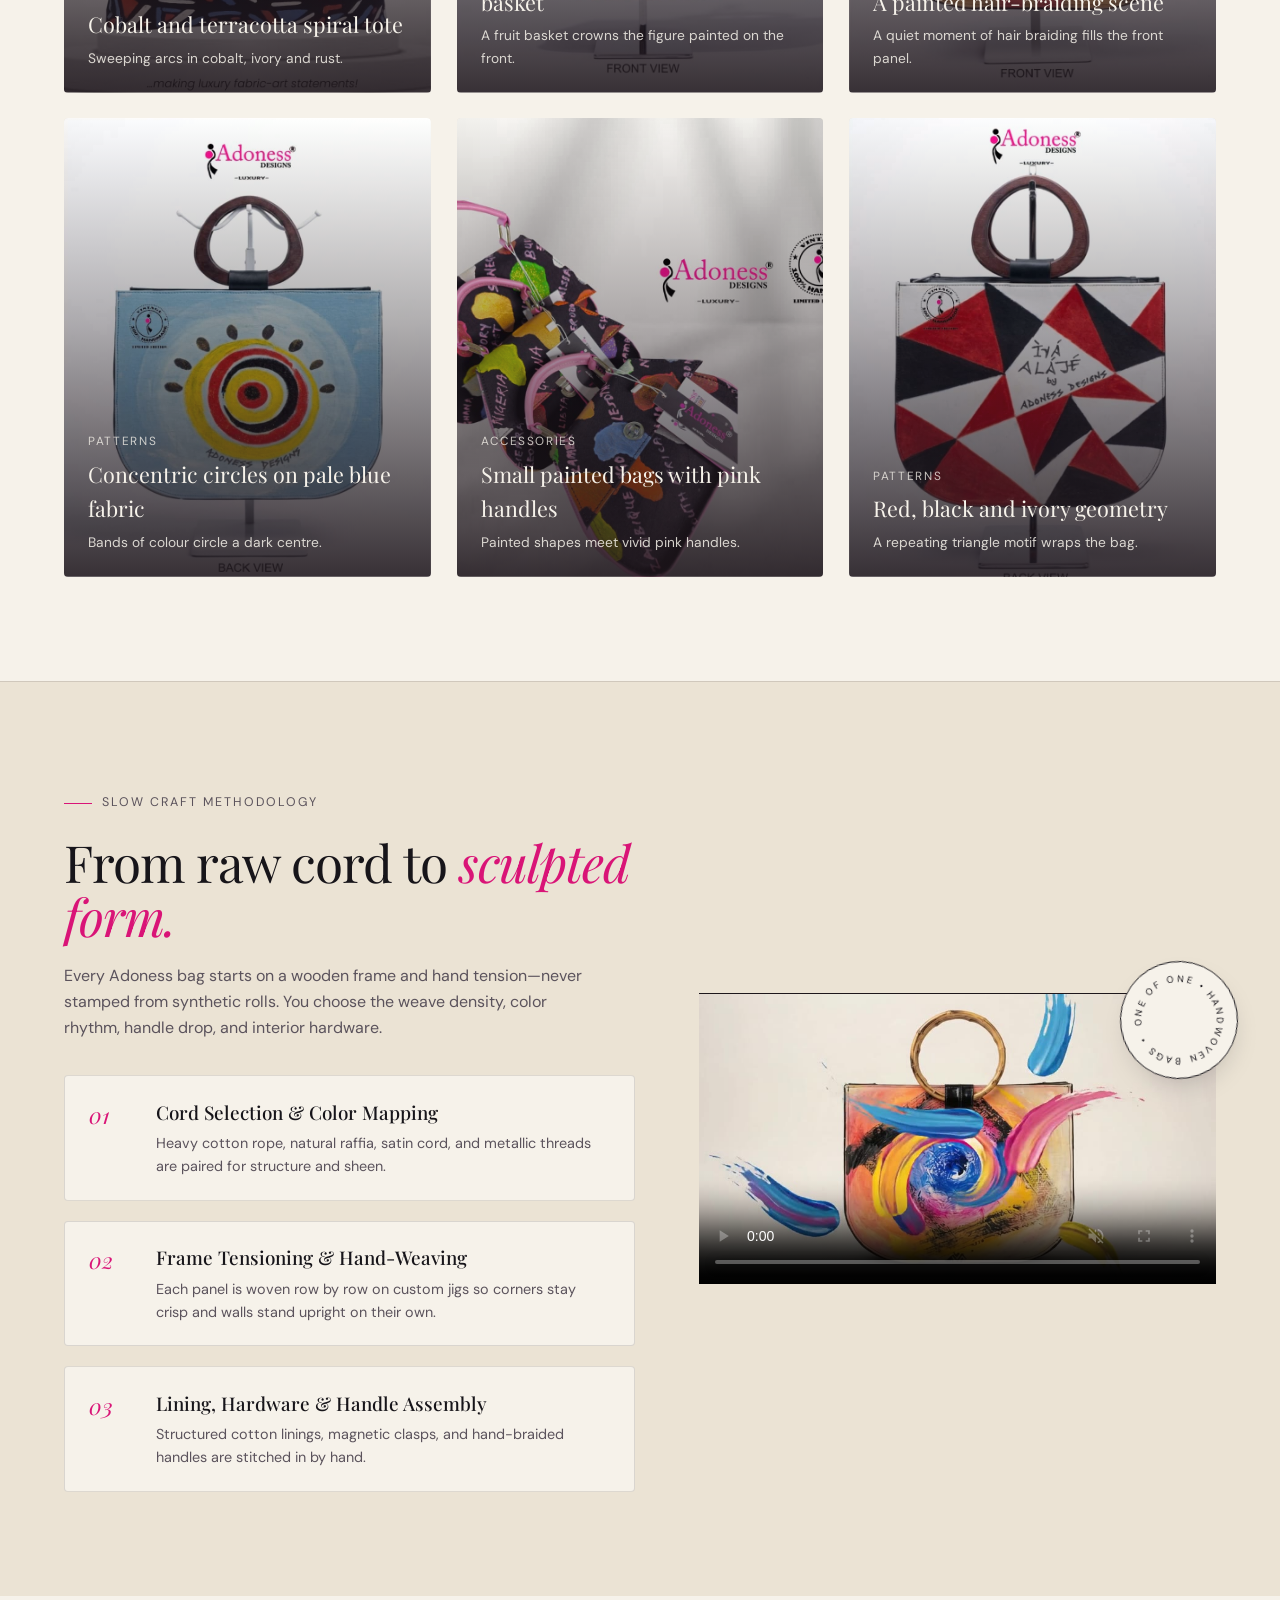
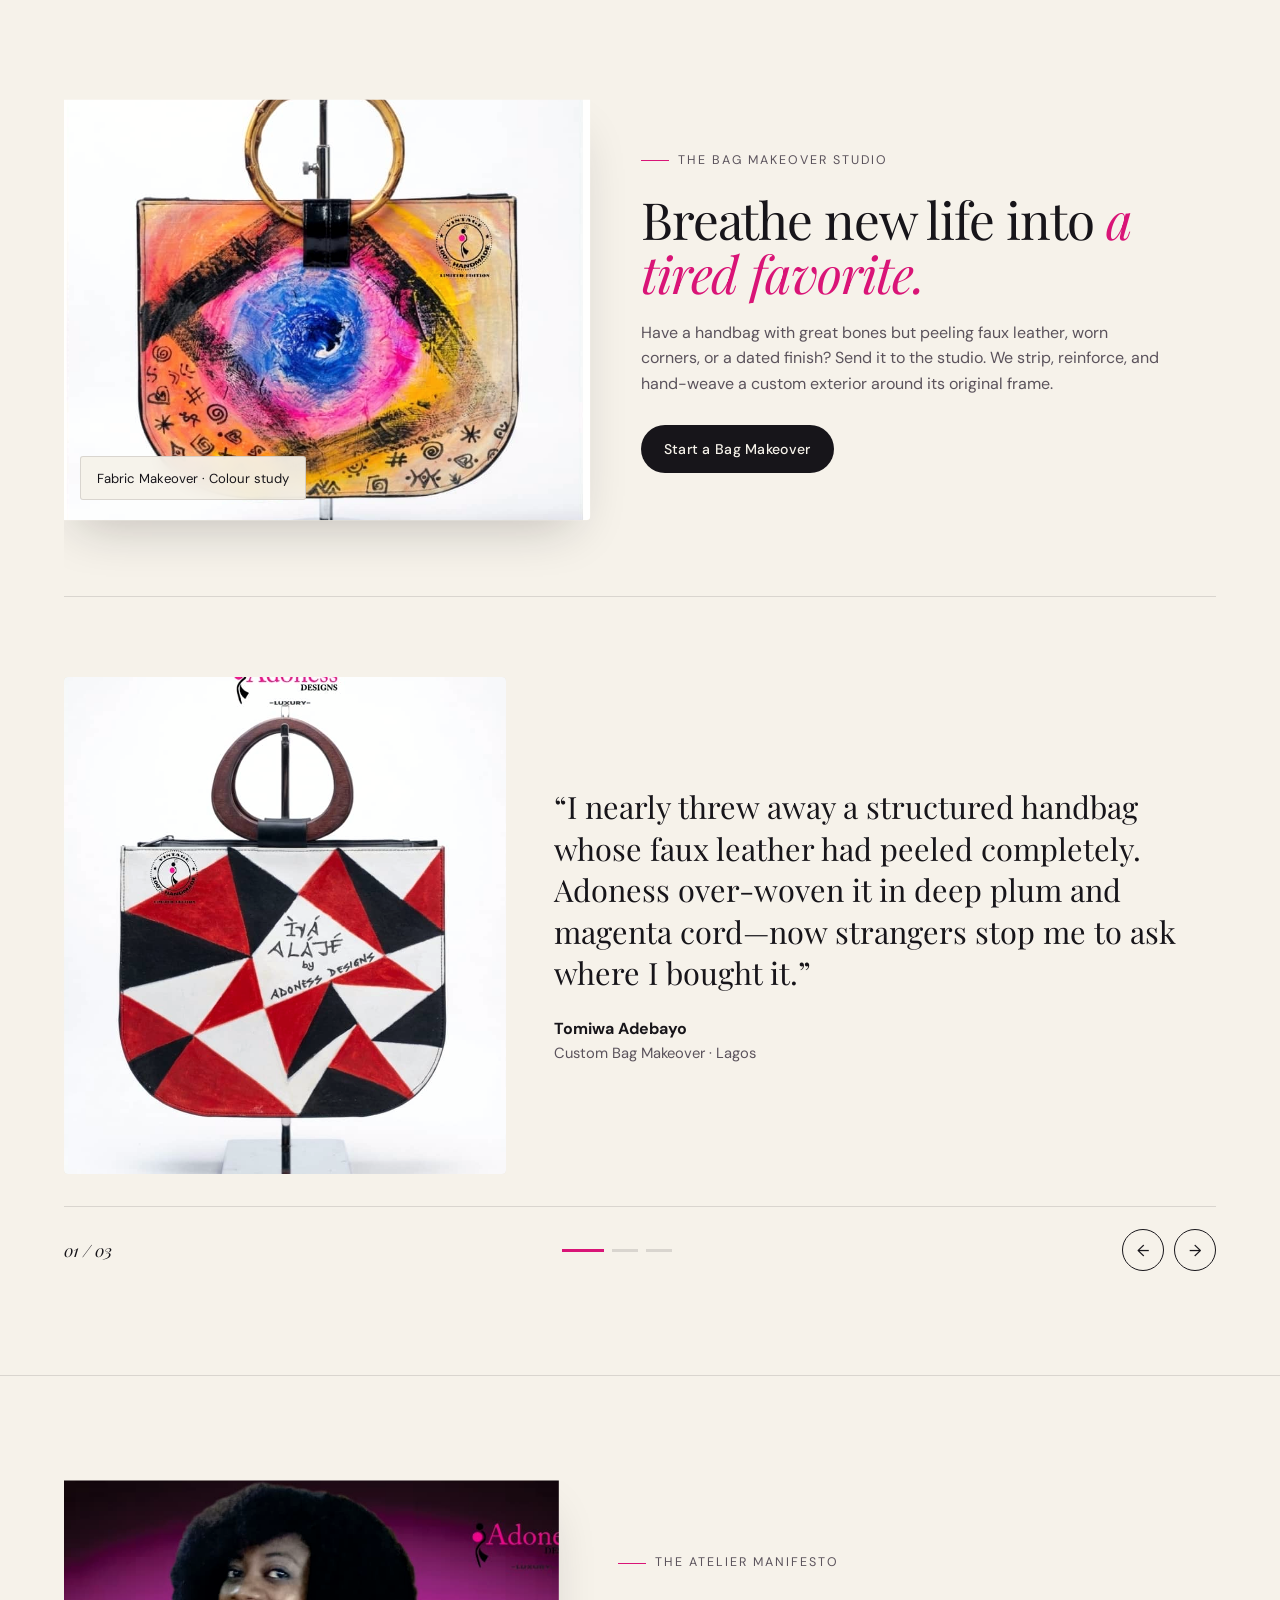
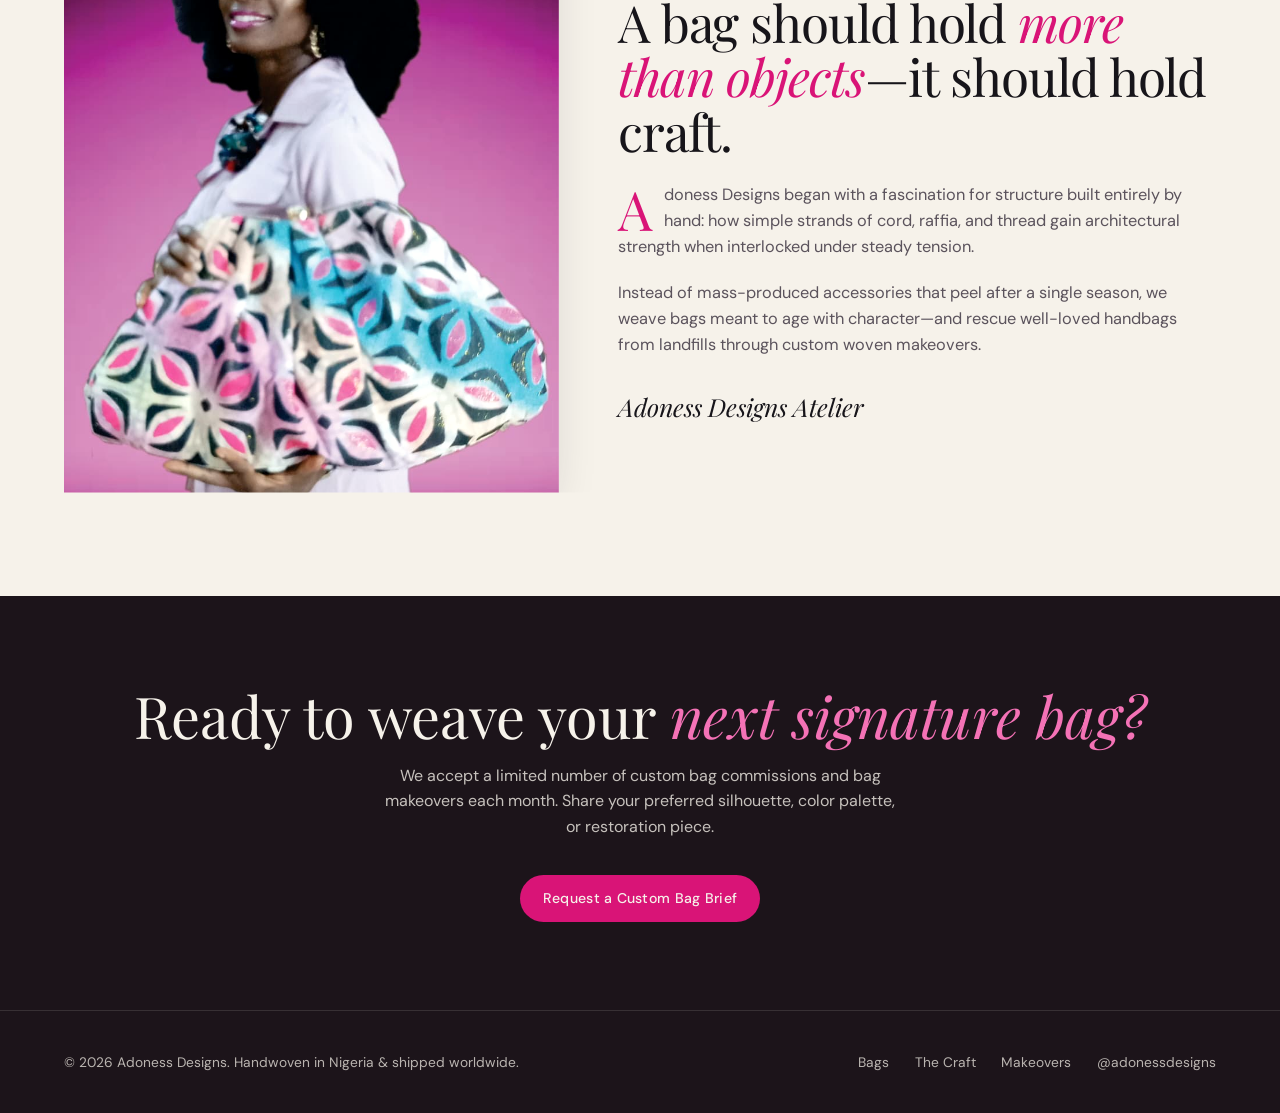
==== commit 62784dfb: "Show studio films across the four previews and add editorial themes and score" ====
--- a/atelier/index.html
+++ b/atelier/index.html
@@ -927,6 +927,8 @@
       }
     }
   </style>
+<link rel="stylesheet" href="../media/films.css">
+  <script defer src="../media/films.js"></script>
 </head>
 <body>
   <div class="scroll-progress" aria-hidden="true"></div>
@@ -1083,7 +1085,7 @@
         </div>
 
         <div class="process-visual">
-          <img src="../media/making.jpg" alt="Studio concept showing hands working on a bag">
+          <video class="studio-film" controls muted loop playsinline preload="none" aria-label="A bag taking shape in stop motion" poster="../media/building-the-weave-poster.jpg" src="../media/building-the-weave.mp4"></video>
           <div class="process-stamp" aria-hidden="true">
             <svg viewBox="0 0 100 100">
               <defs>
--- a/media/films.css
+++ b/media/films.css
@@ -0,0 +1,24 @@
+.studio-film {
+  display: block;
+  width: 100%;
+  height: auto;
+  aspect-ratio: 16 / 9;
+  background: #1d171b;
+  object-fit: contain;
+  cursor: auto;
+}
+.process-visual:has(.studio-film) {
+  height: auto;
+  aspect-ratio: auto;
+  align-self: center;
+}
+.process-visual:has(.studio-film) .process-stamp {
+  pointer-events: none;
+  top: -2rem;
+  bottom: auto;
+}
+.film-room video { align-self: center; box-shadow: 0 14px 48px #20141b2b; }
+.turntable { padding-block: clamp(2rem, 6vw, 6rem); }
+.turntable figcaption { display: flex; align-items: baseline; flex-wrap: wrap; gap: .7rem 1.5rem; padding-top: .7rem; }
+.turntable figcaption span { font: .7rem var(--mono); letter-spacing: .1em; text-transform: uppercase; }
+.turntable figcaption em { font: italic clamp(1.3rem, 3vw, 2.6rem) var(--serif); }
